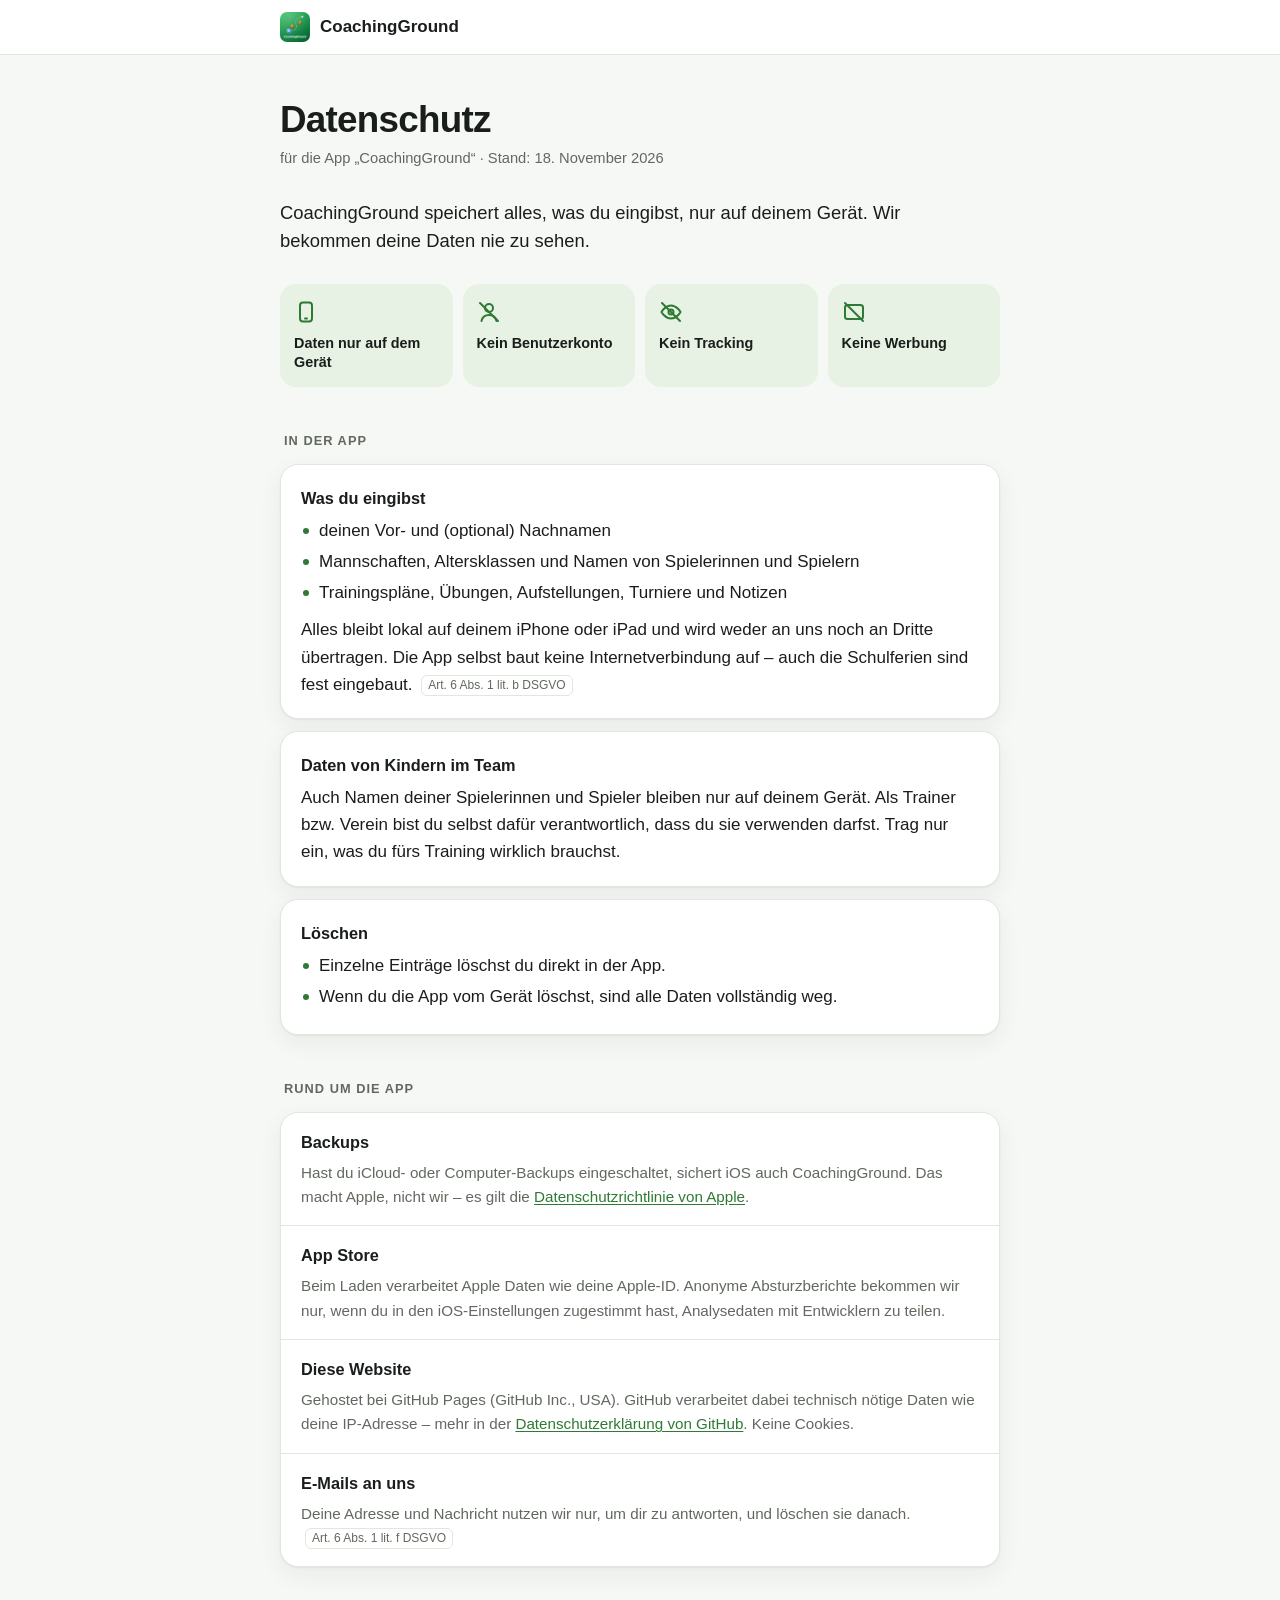
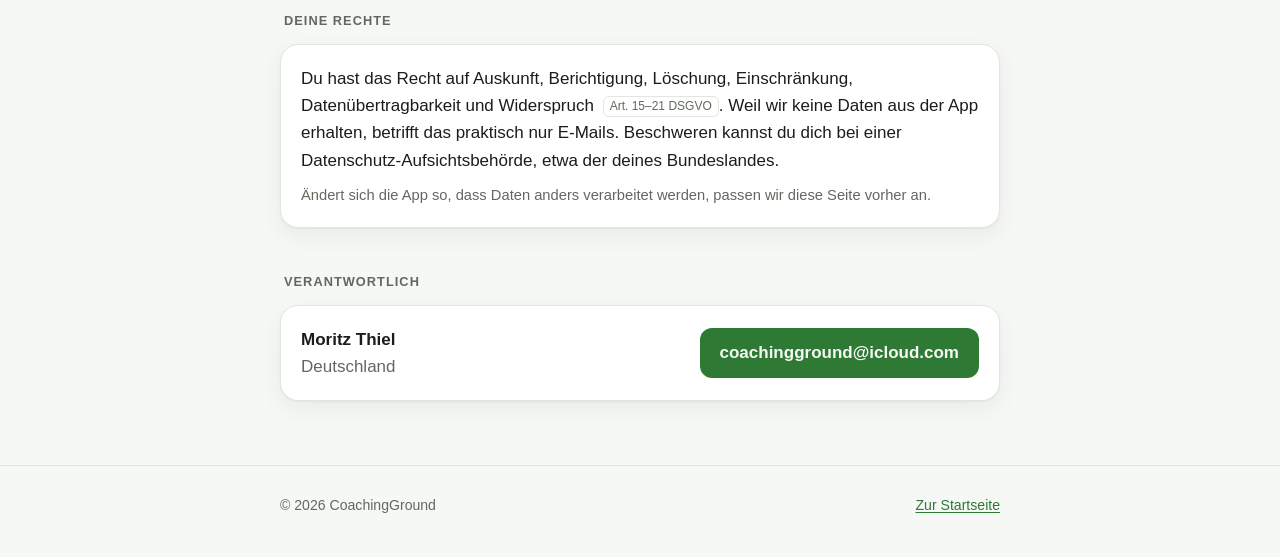
==== datenschutz.html @ bc266e11 "Add files via upload" ====
<!DOCTYPE html>
<html lang="de">
<head>
<meta charset="utf-8">
<meta name="viewport" content="width=device-width, initial-scale=1">
<title>Datenschutz – CoachingGround</title>
<link rel="icon" href="icon.png">
<link rel="stylesheet" href="style.css">
</head>
<body>
<div class="topbar"><div class="wrap"><img src="icon.png" alt=""><a href="index.html">CoachingGround</a></div></div>

<main class="wrap doc">
  <h1>Datenschutz</h1>
  <p class="meta">für die App „CoachingGround“ · Stand: 18. November 2026</p>

  <p class="lead">CoachingGround speichert alles, was du eingibst, nur auf deinem Gerät. Wir bekommen deine Daten nie zu sehen.</p>

  <div class="tiles">
    <div class="tile">
      <svg viewBox="0 0 24 24" fill="none" stroke="currentColor" stroke-width="2" stroke-linecap="round" stroke-linejoin="round"><rect x="6" y="2.5" width="12" height="19" rx="3"/><path d="M11 18.5h2"/></svg>
      <span>Daten nur auf dem Gerät</span>
    </div>
    <div class="tile">
      <svg viewBox="0 0 24 24" fill="none" stroke="currentColor" stroke-width="2" stroke-linecap="round" stroke-linejoin="round"><circle cx="12" cy="8" r="4"/><path d="M4.5 21c.8-3.8 3.8-6 7.5-6s6.7 2.2 7.5 6"/><path d="M3 3l18 18"/></svg>
      <span>Kein Benutzerkonto</span>
    </div>
    <div class="tile">
      <svg viewBox="0 0 24 24" fill="none" stroke="currentColor" stroke-width="2" stroke-linecap="round" stroke-linejoin="round"><path d="M2.5 12s3.5-6.5 9.5-6.5 9.5 6.5 9.5 6.5-3.5 6.5-9.5 6.5S2.5 12 2.5 12z"/><circle cx="12" cy="12" r="2.5"/><path d="M3 3l18 18"/></svg>
      <span>Kein Tracking</span>
    </div>
    <div class="tile">
      <svg viewBox="0 0 24 24" fill="none" stroke="currentColor" stroke-width="2" stroke-linecap="round" stroke-linejoin="round"><rect x="3" y="5" width="18" height="14" rx="2.5"/><path d="M3 3l18 18"/></svg>
      <span>Keine Werbung</span>
    </div>
  </div>

  <h2>In der App</h2>

  <div class="card block">
    <h3>Was du eingibst</h3>
    <ul>
      <li>deinen Vor- und (optional) Nachnamen</li>
      <li>Mannschaften, Altersklassen und Namen von Spielerinnen und Spielern</li>
      <li>Trainingspläne, Übungen, Aufstellungen, Turniere und Notizen</li>
    </ul>
    <p>Alles bleibt lokal auf deinem iPhone oder iPad und wird weder an uns noch an Dritte übertragen. Die App selbst baut keine Internetverbindung auf – auch die Schulferien sind fest eingebaut. <span class="law">Art. 6 Abs. 1 lit. b DSGVO</span></p>
  </div>

  <div class="card block">
    <h3>Daten von Kindern im Team</h3>
    <p>Auch Namen deiner Spielerinnen und Spieler bleiben nur auf deinem Gerät. Als Trainer bzw. Verein bist du selbst dafür verantwortlich, dass du sie verwenden darfst. Trag nur ein, was du fürs Training wirklich brauchst.</p>
  </div>

  <div class="card block">
    <h3>Löschen</h3>
    <ul>
      <li>Einzelne Einträge löschst du direkt in der App.</li>
      <li>Wenn du die App vom Gerät löschst, sind alle Daten vollständig weg.</li>
    </ul>
  </div>

  <h2>Rund um die App</h2>

  <div class="card list">
    <div class="row">
      <h3>Backups</h3>
      <p>Hast du iCloud- oder Computer-Backups eingeschaltet, sichert iOS auch CoachingGround. Das macht Apple, nicht wir – es gilt die <a href="https://www.apple.com/de/legal/privacy/">Datenschutzrichtlinie von Apple</a>.</p>
    </div>
    <div class="row">
      <h3>App Store</h3>
      <p>Beim Laden verarbeitet Apple Daten wie deine Apple-ID. Anonyme Absturzberichte bekommen wir nur, wenn du in den iOS-Einstellungen zugestimmt hast, Analysedaten mit Entwicklern zu teilen.</p>
    </div>
    <div class="row">
      <h3>Diese Website</h3>
      <p>Gehostet bei GitHub Pages (GitHub Inc., USA). GitHub verarbeitet dabei technisch nötige Daten wie deine IP-Adresse – mehr in der <a href="https://docs.github.com/de/site-policy/privacy-policies/github-general-privacy-statement">Datenschutzerklärung von GitHub</a>. Keine Cookies.</p>
    </div>
    <div class="row">
      <h3>E-Mails an uns</h3>
      <p>Deine Adresse und Nachricht nutzen wir nur, um dir zu antworten, und löschen sie danach. <span class="law">Art. 6 Abs. 1 lit. f DSGVO</span></p>
    </div>
  </div>

  <h2>Deine Rechte</h2>

  <div class="card block">
    <p>Du hast das Recht auf Auskunft, Berichtigung, Löschung, Einschränkung, Datenübertragbarkeit und Widerspruch <span class="law">Art. 15–21 DSGVO</span>. Weil wir keine Daten aus der App erhalten, betrifft das praktisch nur E-Mails. Beschweren kannst du dich bei einer Datenschutz-Aufsichtsbehörde, etwa der deines Bundeslandes.</p>
    <p class="muted">Ändert sich die App so, dass Daten anders verarbeitet werden, passen wir diese Seite vorher an.</p>
  </div>

  <h2>Verantwortlich</h2>

  <div class="card contact-card">
    <div>
      <strong>Moritz Thiel</strong>
      <p>Deutschland</p>
    </div>
    <a class="button" href="mailto:coachingground@icloud.com">coachingground@icloud.com</a>
  </div>
</main>

<footer>
  <div class="wrap">
    <p>© 2026 CoachingGround</p>
    <p><a href="index.html">Zur Startseite</a></p>
  </div>
</footer>
</body>
</html>
---- style.css ----
:root {
  --bg: #f6f8f5;
  --surface: #ffffff;
  --text: #1a1e1a;
  --muted: #61695f;
  --line: #e1e7de;
  --accent: #2e7a34;
  --accent-soft: #e7f1e4;
  --pitch: #3d8a43;
  --shadow: 0 1px 2px rgba(20, 40, 20, .05), 0 8px 24px rgba(20, 40, 20, .06);
}

@media (prefers-color-scheme: dark) {
  :root {
    --bg: #0f1210;
    --surface: #181d19;
    --text: #e9ede8;
    --muted: #98a397;
    --line: #262e27;
    --accent: #7ccc80;
    --accent-soft: #1d2a1e;
    --pitch: #2c5f30;
    --shadow: 0 1px 2px rgba(0, 0, 0, .3);
  }
}

* { box-sizing: border-box; }

body {
  margin: 0;
  background: var(--bg);
  color: var(--text);
  font: 17px/1.6 -apple-system, BlinkMacSystemFont, "SF Pro Text", "Segoe UI", Roboto, sans-serif;
  -webkit-font-smoothing: antialiased;
}

a { color: var(--accent); text-underline-offset: 2px; }

.wrap {
  max-width: 760px;
  margin: 0 auto;
  padding: 0 20px;
}

/* ---------- Kopfbereich ---------- */

.hero {
  position: relative;
  overflow: hidden;
  text-align: center;
  padding: 72px 20px 64px;
  background: var(--pitch);
  color: #fff;
}

/* dezente Spielfeld-Linien */
.hero::before,
.hero::after {
  content: "";
  position: absolute;
  pointer-events: none;
  border: 2px solid rgba(255, 255, 255, .13);
}
.hero::before {
  width: 260px;
  height: 260px;
  border-radius: 50%;
  left: 50%;
  top: 50%;
  transform: translate(-50%, -50%);
}
.hero::after {
  left: -2px;
  right: -2px;
  top: 50%;
  border-width: 2px 0 0;
}

.hero > * { position: relative; z-index: 1; }

.app-icon {
  width: 104px;
  height: 104px;
  border-radius: 23px;
  box-shadow: 0 8px 30px rgba(0, 0, 0, .25);
  display: block;
  margin: 0 auto 22px;
}

.hero h1 {
  font-size: clamp(1.5rem, 9vw, 2.75rem);
  line-height: 1.1;
  overflow-wrap: anywhere;
  letter-spacing: -0.02em;
  margin: 0 0 10px;
}

.hero p {
  font-size: 1.1rem;
  margin: 0 auto;
  max-width: 30em;
  color: rgba(255, 255, 255, .88);
}

.badges {
  margin-top: 26px;
  display: flex;
  gap: 8px;
  justify-content: center;
  flex-wrap: wrap;
}
.badges span {
  font-size: .85rem;
  padding: 5px 12px;
  border-radius: 999px;
  background: rgba(255, 255, 255, .14);
  border: 1px solid rgba(255, 255, 255, .2);
}

/* ---------- Abschnitte ---------- */

section { padding: 56px 0 0; }

h2 {
  font-size: 1.45rem;
  letter-spacing: -0.01em;
  margin: 0 0 18px;
}

.features {
  display: grid;
  grid-template-columns: repeat(2, 1fr);
  gap: 14px;
}
@media (max-width: 560px) {
  .features { grid-template-columns: 1fr; }
}

.card {
  background: var(--surface);
  border: 1px solid var(--line);
  border-radius: 18px;
  padding: 20px;
  box-shadow: var(--shadow);
}

.feature .ic {
  width: 40px;
  height: 40px;
  border-radius: 11px;
  background: var(--accent-soft);
  color: var(--accent);
  display: grid;
  place-items: center;
  margin-bottom: 12px;
}
.feature .ic svg { width: 22px; height: 22px; }
.feature h3 { font-size: 1.02rem; margin: 0 0 4px; }
.feature p { margin: 0; color: var(--muted); font-size: .95rem; line-height: 1.5; }

/* Support */
.support {
  display: flex;
  gap: 20px;
  align-items: center;
  justify-content: space-between;
  flex-wrap: wrap;
}
.support p { margin: 0; color: var(--muted); max-width: 26em; }
.support h2 { margin-bottom: 6px; }

.button {
  display: inline-block;
  background: var(--accent);
  color: var(--bg);
  text-decoration: none;
  font-weight: 600;
  padding: 11px 20px;
  border-radius: 12px;
  white-space: nowrap;
}
.button:hover { filter: brightness(1.08); }

/* Fragen */
.faq { padding: 0; overflow: hidden; }
.faq details { border-top: 1px solid var(--line); }
.faq details:first-child { border-top: 0; }
.faq summary {
  cursor: pointer;
  list-style: none;
  padding: 16px 20px;
  font-weight: 600;
  display: flex;
  justify-content: space-between;
  gap: 16px;
}
.faq summary::-webkit-details-marker { display: none; }
.faq summary::after {
  content: "+";
  color: var(--muted);
  font-weight: 400;
  font-size: 1.3rem;
  line-height: 1;
  transition: transform .2s;
}
.faq details[open] summary::after { transform: rotate(45deg); }
.faq details p { margin: 0; padding: 0 20px 18px; color: var(--muted); }

/* Fußzeile */
footer {
  margin-top: 64px;
  padding: 28px 0 40px;
  border-top: 1px solid var(--line);
  color: var(--muted);
  font-size: .88rem;
}
footer .wrap { display: flex; flex-wrap: wrap; gap: 6px 24px; justify-content: space-between; }
footer p { margin: 0; }

/* ---------- Datenschutzseite ---------- */

.topbar {
  border-bottom: 1px solid var(--line);
  background: var(--surface);
}
.topbar .wrap {
  display: flex;
  align-items: center;
  gap: 10px;
  padding-top: 12px;
  padding-bottom: 12px;
}
.topbar img { width: 30px; height: 30px; border-radius: 7px; }
.topbar a {
  color: var(--text);
  text-decoration: none;
  font-weight: 600;
}

.doc { padding-top: 44px; }
.doc h1 {
  font-size: clamp(1.8rem, 5vw, 2.3rem);
  letter-spacing: -0.02em;
  line-height: 1.15;
  margin: 0 0 6px;
}
.doc .meta { color: var(--muted); font-size: .92rem; margin: 0 0 28px; }
.doc h2 {
  font-size: .8rem;
  text-transform: uppercase;
  letter-spacing: .08em;
  color: var(--muted);
  font-weight: 600;
  margin: 44px 0 12px 4px;
}
.doc h3 { font-size: 1.02rem; margin: 0 0 6px; }
.doc p { margin: 0; }
.doc .card + .card { margin-top: 12px; }

.lead { font-size: 1.15rem; line-height: 1.55; max-width: 34em; }

.tiles {
  display: grid;
  grid-template-columns: repeat(4, 1fr);
  gap: 10px;
  margin-top: 28px;
}
.tile {
  background: var(--accent-soft);
  color: var(--accent);
  border-radius: 16px;
  padding: 16px 14px;
  display: flex;
  flex-direction: column;
  gap: 10px;
  font-weight: 600;
  font-size: .9rem;
  line-height: 1.3;
}
.tile svg { width: 24px; height: 24px; }
.tile span { color: var(--text); }
@media (max-width: 640px) {
  .tiles { grid-template-columns: repeat(2, 1fr); }
}

.block ul {
  margin: 0 0 10px;
  padding: 0;
  list-style: none;
}
.block li {
  position: relative;
  padding-left: 18px;
  margin: 4px 0;
}
.block li::before {
  content: "";
  position: absolute;
  left: 2px;
  top: .65em;
  width: 6px;
  height: 6px;
  border-radius: 50%;
  background: var(--accent);
}
.block p + p { margin-top: 10px; }
.block ul:last-child { margin-bottom: 0; }
.block p { color: var(--text); }
.muted { color: var(--muted) !important; font-size: .92rem; }

.law {
  display: inline-block;
  font-size: .75rem;
  color: var(--muted);
  border: 1px solid var(--line);
  border-radius: 6px;
  padding: 0 6px;
  margin-left: 4px;
  white-space: nowrap;
  vertical-align: 1px;
}

.list { padding: 0; }
.list .row { padding: 16px 20px; }
.list .row + .row { border-top: 1px solid var(--line); }
.list .row p { color: var(--muted); font-size: .95rem; }

.contact-card {
  display: flex;
  align-items: center;
  justify-content: space-between;
  gap: 16px;
  flex-wrap: wrap;
}
.contact-card p { color: var(--muted); }
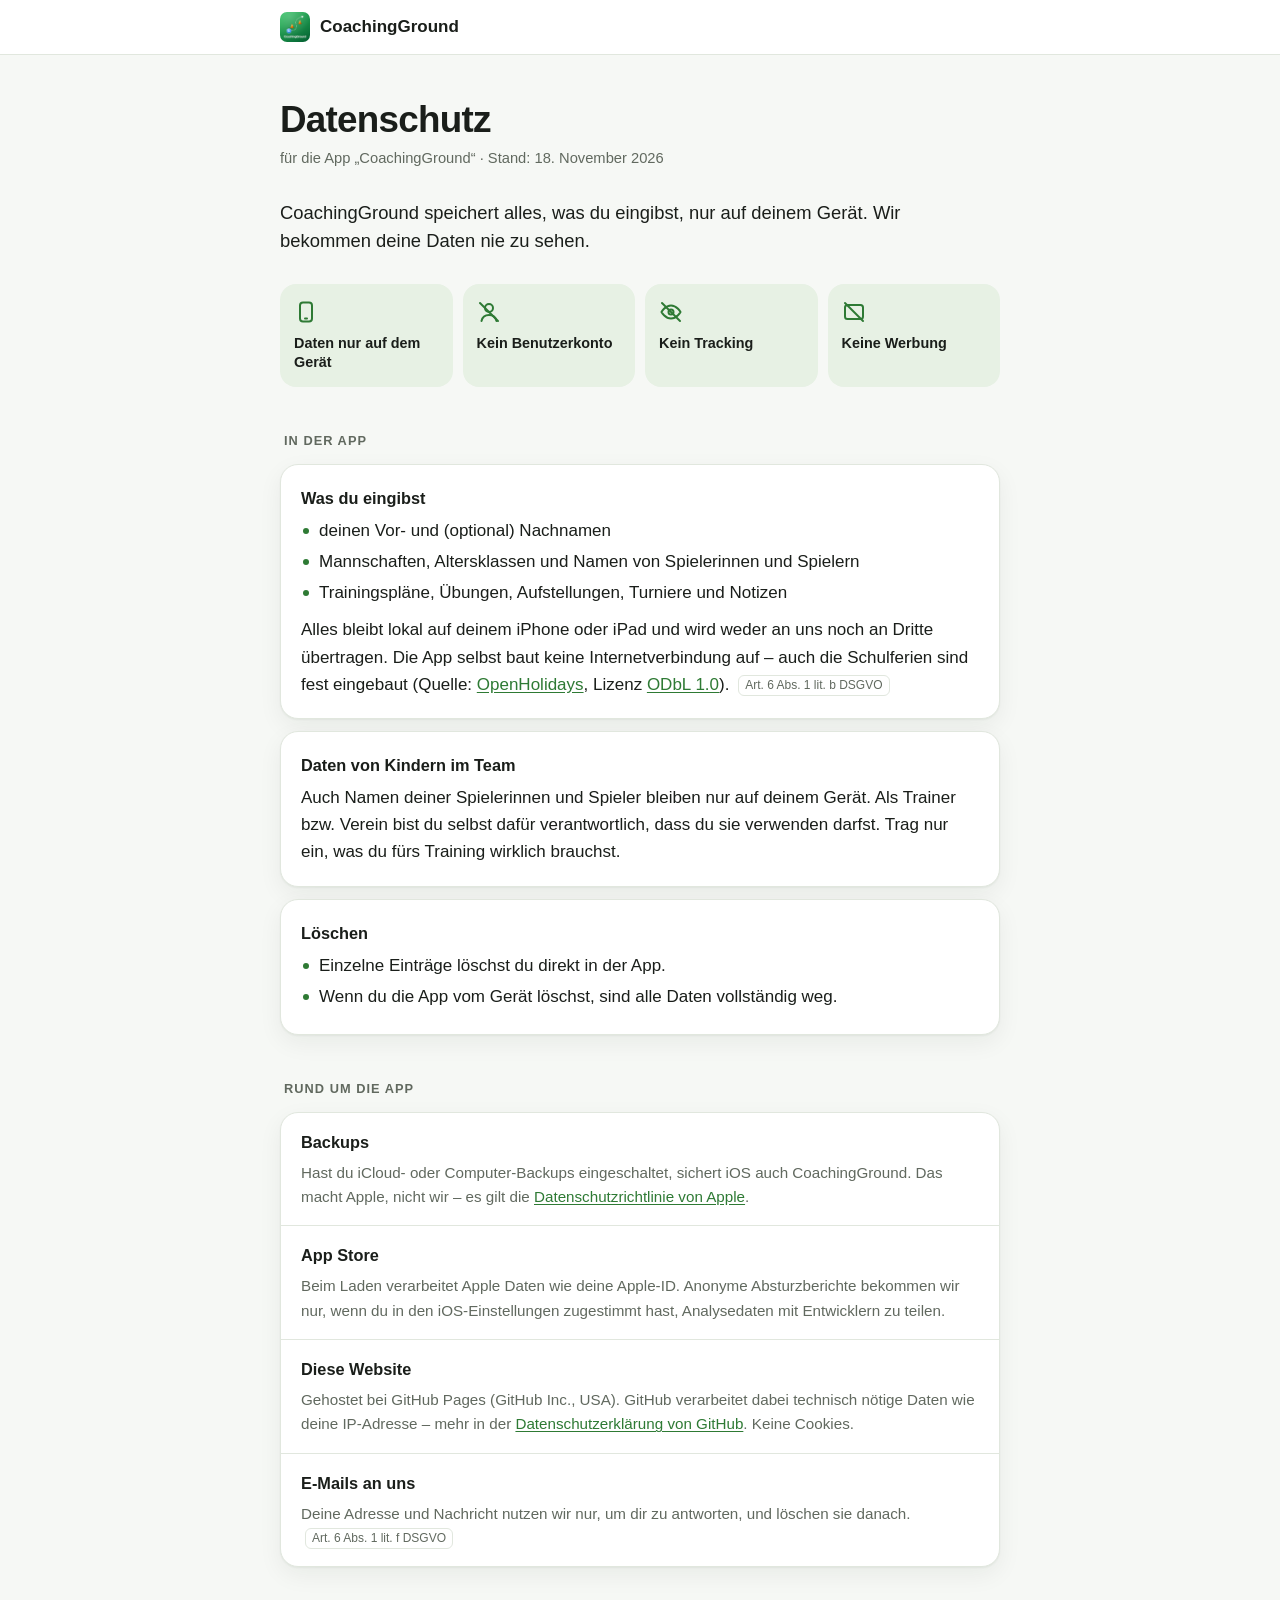
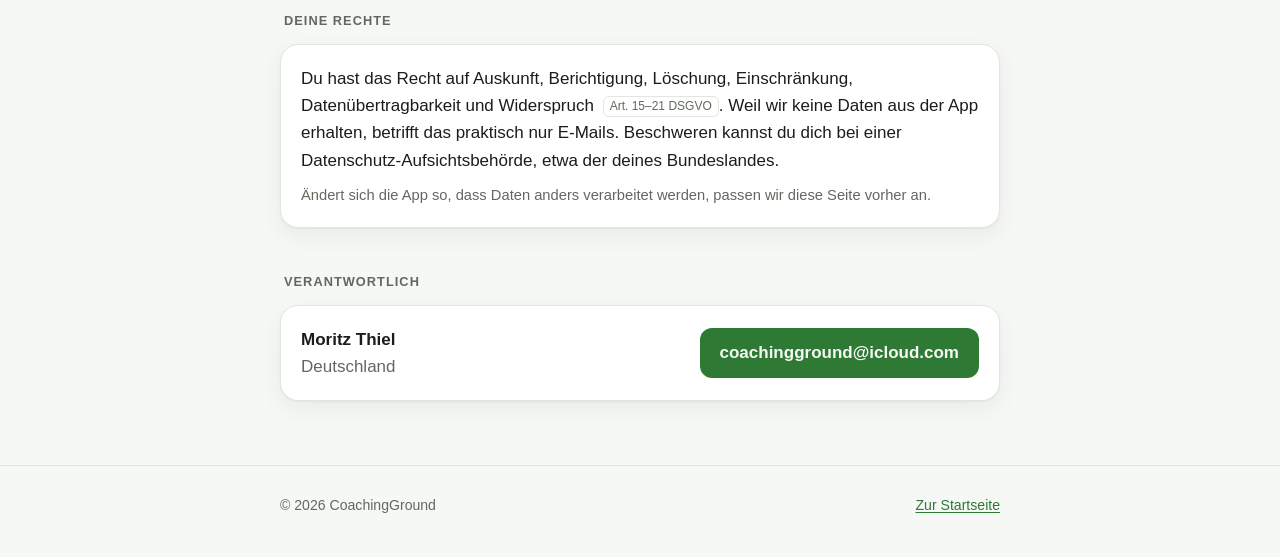
==== commit 6ffd310c: "Add files via upload" ====
--- a/datenschutz.html
+++ b/datenschutz.html
@@ -44,7 +44,7 @@
       <li>Mannschaften, Altersklassen und Namen von Spielerinnen und Spielern</li>
       <li>Trainingspläne, Übungen, Aufstellungen, Turniere und Notizen</li>
     </ul>
-    <p>Alles bleibt lokal auf deinem iPhone oder iPad und wird weder an uns noch an Dritte übertragen. Die App selbst baut keine Internetverbindung auf – auch die Schulferien sind fest eingebaut. <span class="law">Art. 6 Abs. 1 lit. b DSGVO</span></p>
+    <p>Alles bleibt lokal auf deinem iPhone oder iPad und wird weder an uns noch an Dritte übertragen. Die App selbst baut keine Internetverbindung auf – auch die Schulferien sind fest eingebaut (Quelle: <a href="https://www.openholidaysapi.org">OpenHolidays</a>, Lizenz <a href="https://opendatacommons.org/licenses/odbl/1-0/">ODbL 1.0</a>). <span class="law">Art. 6 Abs. 1 lit. b DSGVO</span></p>
   </div>
 
   <div class="card block">
--- a/style.css
+++ b/style.css
@@ -216,6 +216,7 @@
 }
 footer .wrap { display: flex; flex-wrap: wrap; gap: 6px 24px; justify-content: space-between; }
 footer p { margin: 0; }
+footer .credits { flex-basis: 100%; font-size: .8rem; opacity: .8; }
 
 /* ---------- Datenschutzseite ---------- */
 
